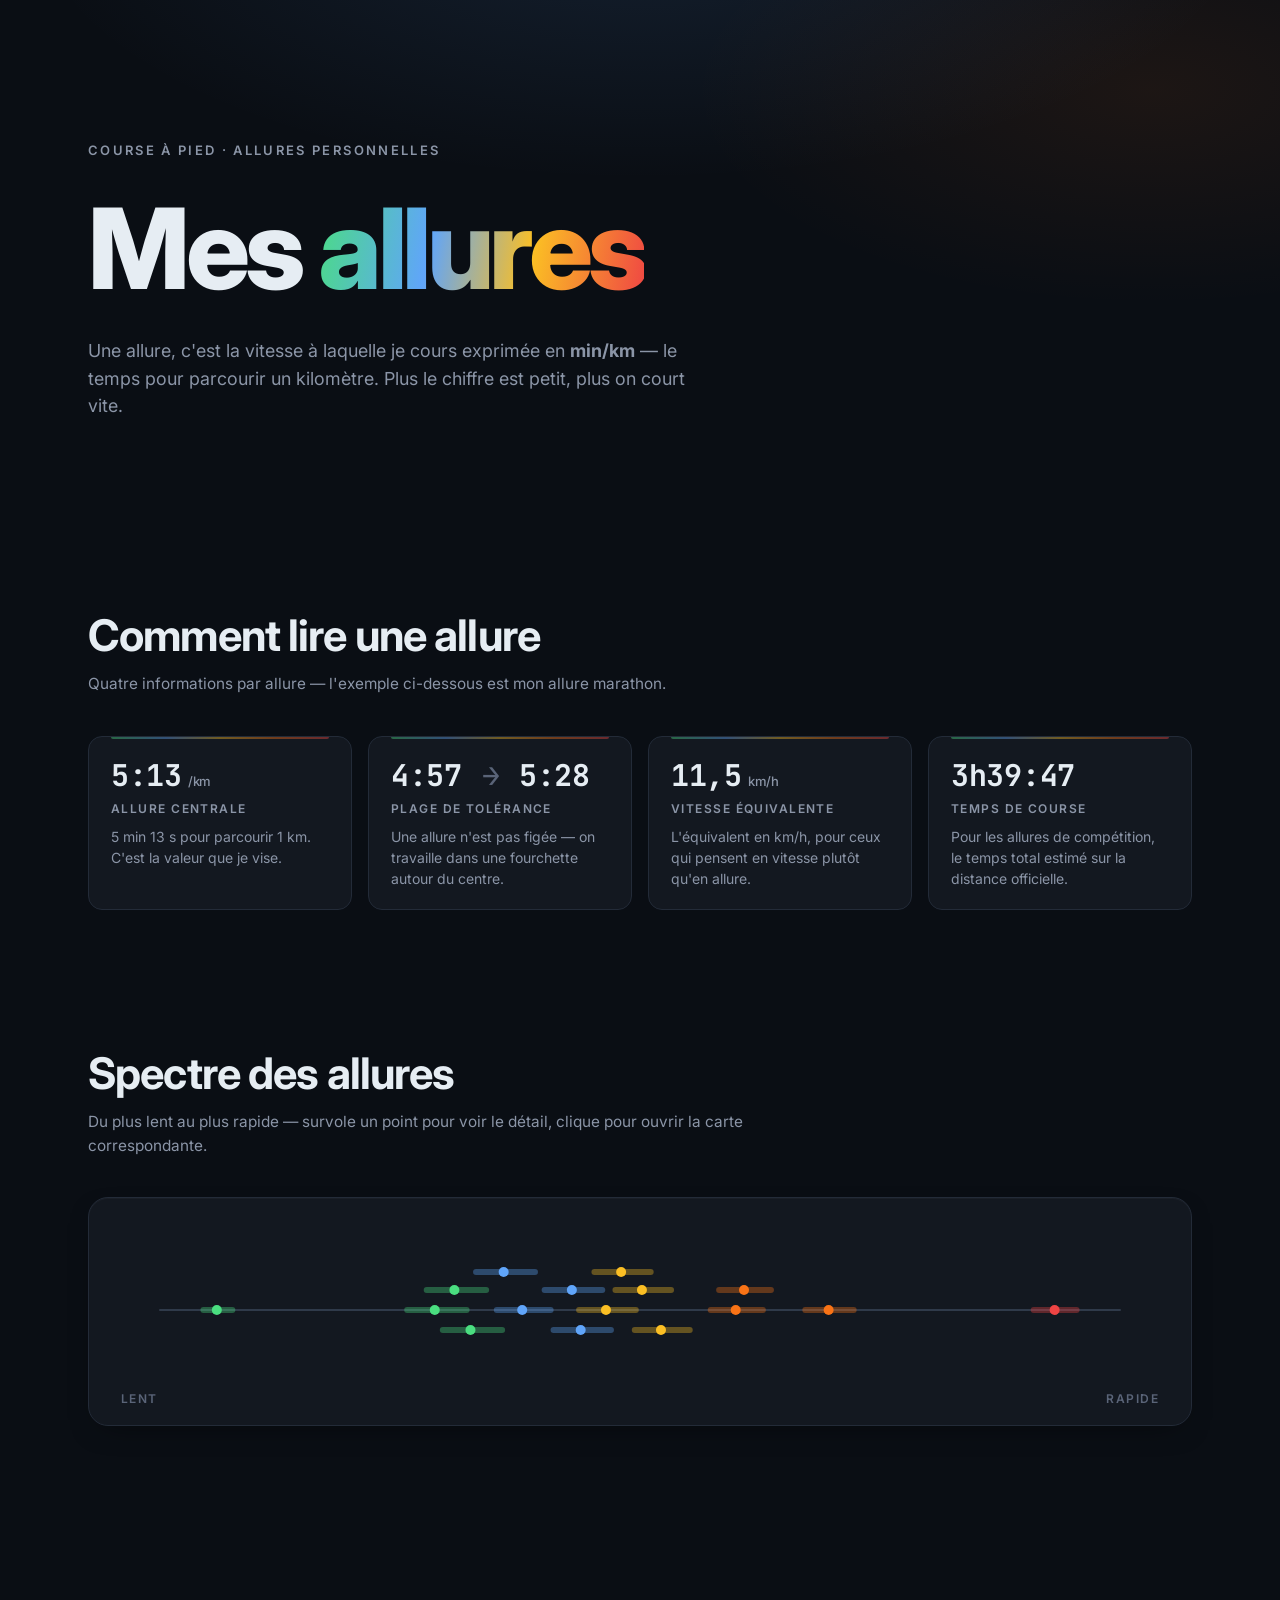
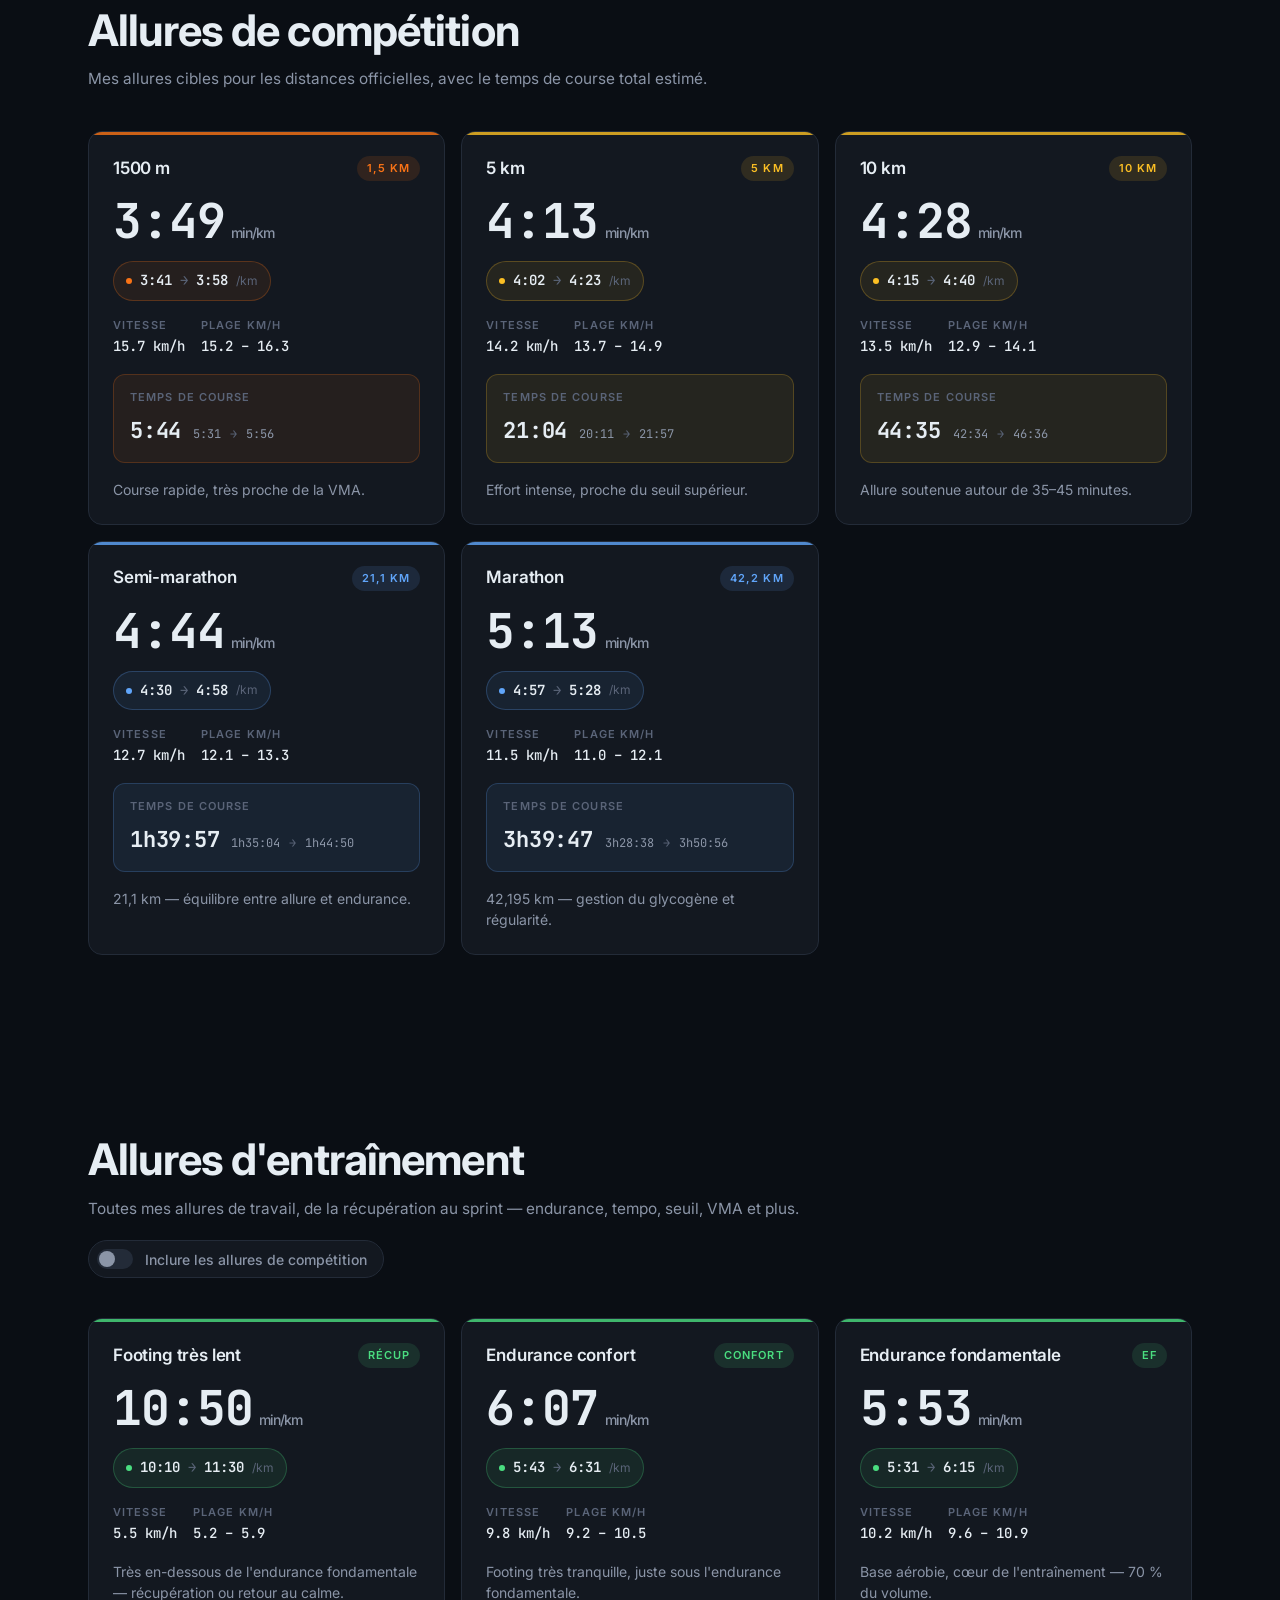
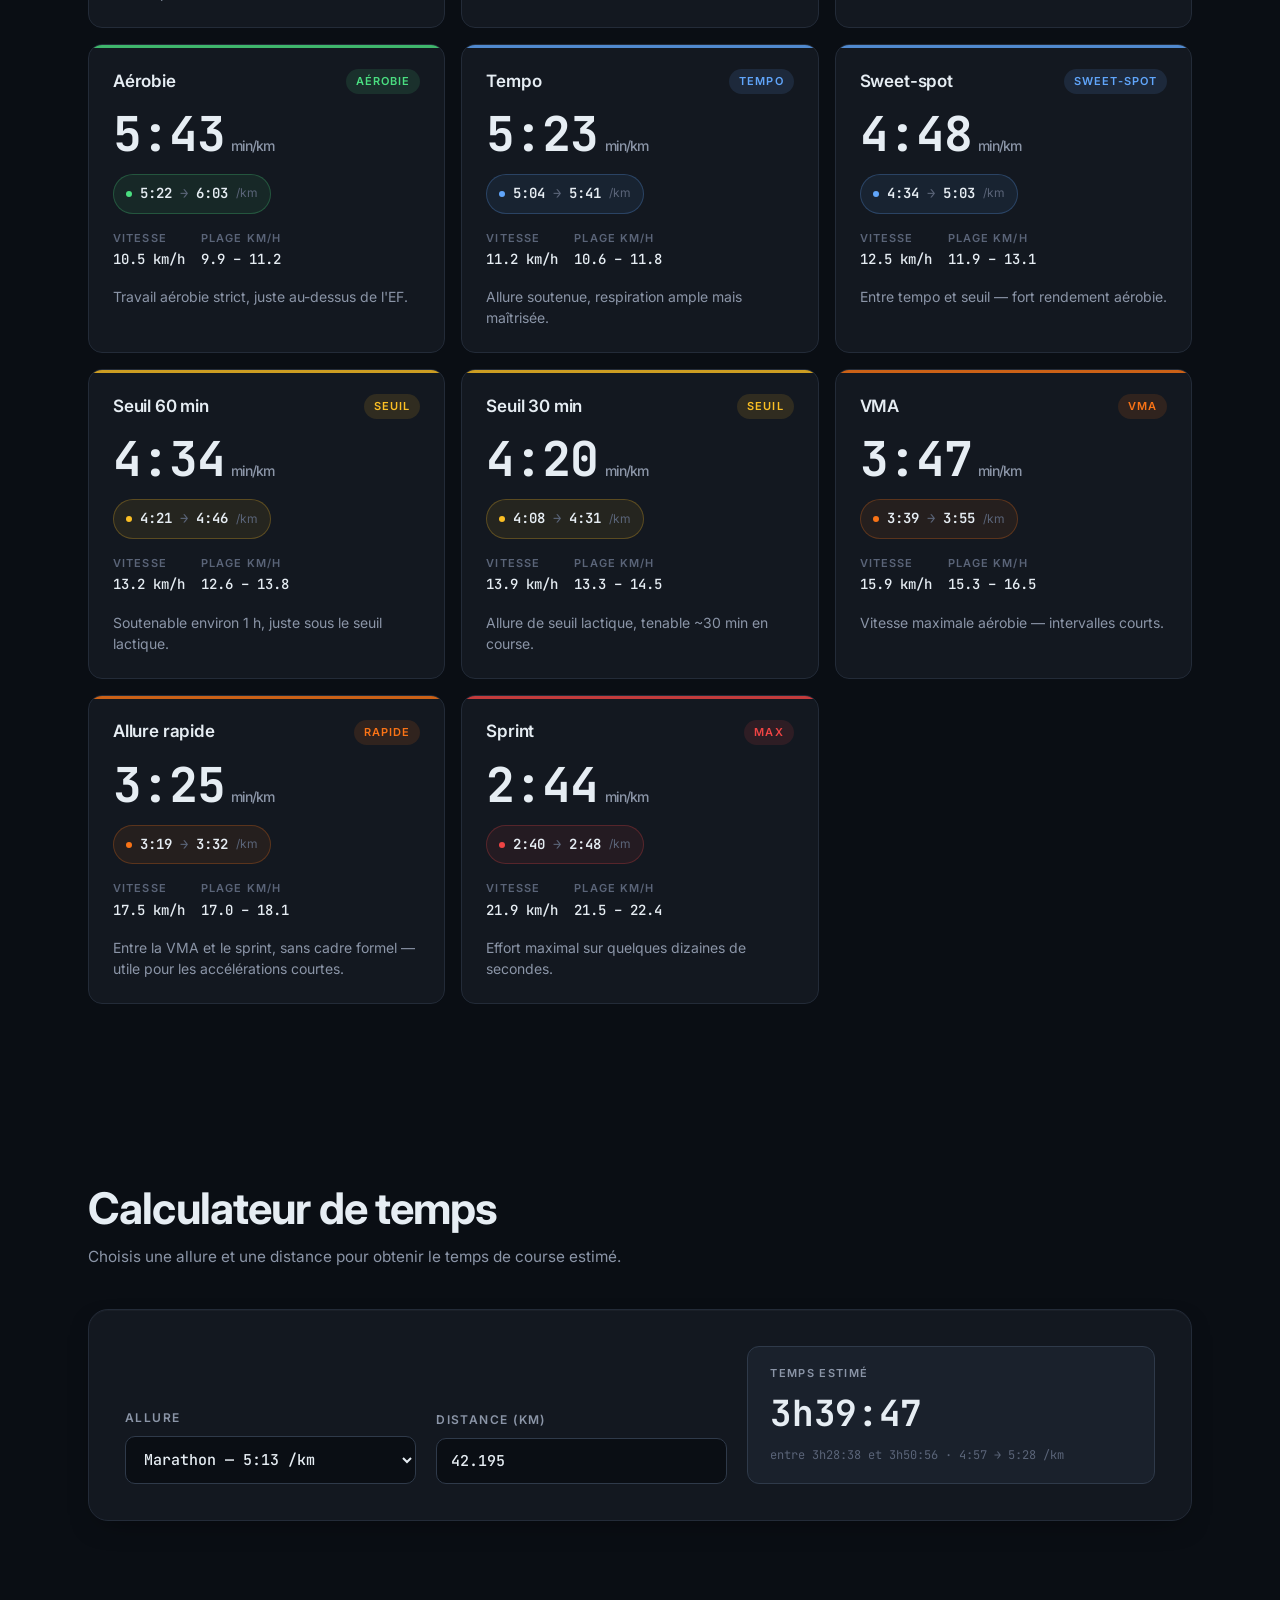
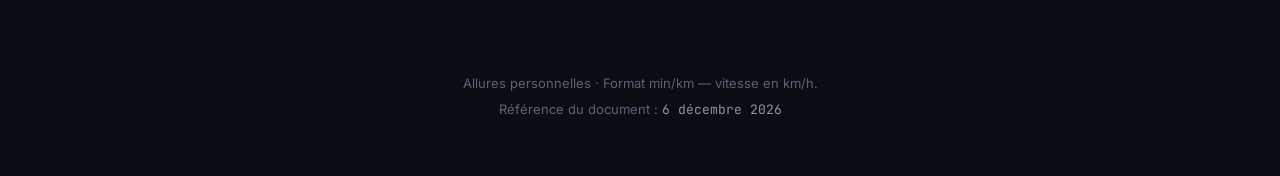
==== index.html @ 5c4e03c9 "Initial commit" ====
<!DOCTYPE html>
<html lang="fr">
  <head>
    <meta charset="UTF-8" />
    <meta name="viewport" content="width=device-width, initial-scale=1.0" />
    <title>Mes allures · Course à pied</title>
    <meta name="description" content="Mes allures de course personnelles : compétition, zones d'entraînement et intensités générales — en min/km et km/h." />

    <link rel="preconnect" href="https://fonts.googleapis.com" />
    <link rel="preconnect" href="https://fonts.gstatic.com" crossorigin />
    <link
      href="https://fonts.googleapis.com/css2?family=Inter:wght@400;500;600;700;800&family=JetBrains+Mono:wght@500;700&display=swap"
      rel="stylesheet"
    />

    <link rel="stylesheet" href="style.css" />
  </head>

  <body>
    <header class="hero">
      <div class="hero__inner">
        <p class="hero__eyebrow">Course à pied · Allures personnelles</p>
        <h1 class="hero__title">
          Mes <span class="hero__title-accent">allures</span>
        </h1>
        <p class="hero__subtitle">
          Une allure, c'est la vitesse à laquelle je cours exprimée en
          <strong>min/km</strong> — le temps pour parcourir un kilomètre.
          Plus le chiffre est petit, plus on court vite.
        </p>
      </div>
    </header>

    <main>
      <section class="section section--intro" aria-labelledby="intro-title">
        <div class="section__header">
          <h2 id="intro-title" class="section__title">Comment lire une allure</h2>
          <p class="section__subtitle">
            Quatre informations par allure — l'exemple ci-dessous est mon allure
            marathon.
          </p>
        </div>

        <ul class="intro-grid">
          <li class="intro-item">
            <span class="intro-item__value">5:13<span class="intro-item__unit">/km</span></span>
            <span class="intro-item__label">Allure centrale</span>
            <span class="intro-item__desc">
              5 min 13 s pour parcourir 1 km. C'est la valeur que je vise.
            </span>
          </li>
          <li class="intro-item">
            <span class="intro-item__value">4:57 <span class="intro-item__arrow">→</span> 5:28</span>
            <span class="intro-item__label">Plage de tolérance</span>
            <span class="intro-item__desc">
              Une allure n'est pas figée — on travaille dans une fourchette
              autour du centre.
            </span>
          </li>
          <li class="intro-item">
            <span class="intro-item__value">11,5<span class="intro-item__unit">km/h</span></span>
            <span class="intro-item__label">Vitesse équivalente</span>
            <span class="intro-item__desc">
              L'équivalent en km/h, pour ceux qui pensent en vitesse plutôt
              qu'en allure.
            </span>
          </li>
          <li class="intro-item">
            <span class="intro-item__value">3h39:47</span>
            <span class="intro-item__label">Temps de course</span>
            <span class="intro-item__desc">
              Pour les allures de compétition, le temps total estimé sur la
              distance officielle.
            </span>
          </li>
        </ul>
      </section>

      <section class="section section--spectrum" aria-labelledby="spectrum-title">
        <div class="section__header">
          <h2 id="spectrum-title" class="section__title">Spectre des allures</h2>
          <p class="section__subtitle">
            Du plus lent au plus rapide — survole un point pour voir le détail,
            clique pour ouvrir la carte correspondante.
          </p>
        </div>

        <figure class="spectrum" role="group" aria-label="Spectre des allures">
          <svg
            class="spectrum__svg"
            viewBox="0 0 1000 160"
            preserveAspectRatio="xMidYMid meet"
            aria-hidden="true"
          >
            <line
              class="spectrum__axis"
              x1="20"
              y1="80"
              x2="980"
              y2="80"
            />
            <g class="spectrum__points" data-points></g>
          </svg>

          <div class="spectrum__labels">
            <span>Lent</span>
            <span>Rapide</span>
          </div>

          <div class="spectrum__tooltip" role="tooltip" hidden>
            <strong data-tip-label></strong>
            <span data-tip-pace></span>
            <span data-tip-speed></span>
          </div>
        </figure>
      </section>

      <section class="section" aria-labelledby="competition-title" data-section="competition">
        <div class="section__header">
          <h2 id="competition-title" class="section__title">Allures de compétition</h2>
          <p class="section__subtitle">
            Mes allures cibles pour les distances officielles, avec le temps de
            course total estimé.
          </p>
        </div>
        <div class="cards" data-grid="competition"></div>
      </section>

      <section class="section" aria-labelledby="training-title">
        <div class="section__header">
          <h2 id="training-title" class="section__title">Allures d'entraînement</h2>
          <p class="section__subtitle">
            Toutes mes allures de travail, de la récupération au sprint —
            endurance, tempo, seuil, VMA et plus.
          </p>

          <button
            class="toggle"
            type="button"
            data-toggle-comp
            aria-pressed="false"
          >
            <span class="toggle__switch" aria-hidden="true">
              <span class="toggle__knob"></span>
            </span>
            <span class="toggle__label">Inclure les allures de compétition</span>
          </button>
        </div>
        <div class="cards" data-grid="training"></div>
      </section>

      <section class="section section--calculator" aria-labelledby="calc-title">
        <div class="section__header">
          <h2 id="calc-title" class="section__title">Calculateur de temps</h2>
          <p class="section__subtitle">
            Choisis une allure et une distance pour obtenir le temps de course
            estimé.
          </p>
        </div>

        <form class="calculator" data-calculator>
          <div class="calculator__field">
            <label for="calc-pace">Allure</label>
            <select id="calc-pace" data-calc-pace></select>
          </div>

          <div class="calculator__field">
            <label for="calc-distance">Distance (km)</label>
            <input
              id="calc-distance"
              type="number"
              min="0.1"
              step="0.1"
              value="10"
              data-calc-distance
            />
          </div>

          <div class="calculator__result" aria-live="polite">
            <span class="calculator__result-label">Temps estimé</span>
            <strong class="calculator__result-value" data-calc-result>—</strong>
            <span class="calculator__result-meta" data-calc-meta></span>
          </div>
        </form>
      </section>
    </main>

    <footer class="footer">
      <p>
        Allures personnelles · Format min/km — vitesse en km/h.
      </p>
      <p class="footer__date">
        Référence du document :
        <time data-today datetime="">—</time>
      </p>
    </footer>

    <script src="app.js" defer></script>
  </body>
</html>
---- style.css ----
:root {
  --bg: #0a0e14;
  --bg-gradient: radial-gradient(
      ellipse 80% 50% at 50% -10%,
      rgba(96, 165, 250, 0.12),
      transparent 60%
    ),
    radial-gradient(
      ellipse 60% 40% at 90% 10%,
      rgba(249, 115, 22, 0.08),
      transparent 60%
    );
  --surface: #131820;
  --surface-elevated: #1a212c;
  --surface-hover: #1f2733;
  --border: #232b38;
  --border-strong: #2f3a4a;
  --text: #e6edf3;
  --text-muted: #8b95a7;
  --text-dim: #5a6478;

  --zone-easy: #4ade80;
  --zone-tempo: #60a5fa;
  --zone-threshold: #fbbf24;
  --zone-vma: #f97316;
  --zone-sprint: #ef4444;

  --font-sans: "Inter", system-ui, -apple-system, Segoe UI, Roboto, sans-serif;
  --font-mono: "JetBrains Mono", ui-monospace, SFMono-Regular, Menlo, monospace;

  --radius: 14px;
  --radius-lg: 20px;
  --shadow-card: 0 1px 0 rgba(255, 255, 255, 0.03) inset,
    0 10px 30px -15px rgba(0, 0, 0, 0.6);

  --max-width: 1200px;
  --gutter: clamp(20px, 4vw, 48px);
}

*,
*::before,
*::after {
  box-sizing: border-box;
}

html {
  scroll-behavior: smooth;
}

body {
  margin: 0;
  background: var(--bg);
  background-image: var(--bg-gradient);
  background-attachment: fixed;
  color: var(--text);
  font-family: var(--font-sans);
  font-size: 16px;
  line-height: 1.55;
  -webkit-font-smoothing: antialiased;
  text-rendering: optimizeLegibility;
}

h1,
h2,
h3 {
  margin: 0;
  letter-spacing: -0.02em;
  line-height: 1.15;
}

p {
  margin: 0;
}

a {
  color: inherit;
}

/* ---------- HERO ---------- */

.hero {
  padding: clamp(80px, 12vw, 140px) var(--gutter) clamp(60px, 8vw, 100px);
  max-width: var(--max-width);
  margin: 0 auto;
}

.hero__inner {
  animation: fadeUp 0.8s ease-out both;
}

.hero__eyebrow {
  font-size: 13px;
  font-weight: 600;
  text-transform: uppercase;
  letter-spacing: 0.18em;
  color: var(--text-muted);
  margin-bottom: 24px;
}

.hero__title {
  font-size: clamp(48px, 9vw, 112px);
  font-weight: 800;
  letter-spacing: -0.04em;
}

.hero__title-accent {
  background: linear-gradient(
    100deg,
    var(--zone-easy),
    var(--zone-tempo) 35%,
    var(--zone-threshold) 65%,
    var(--zone-sprint)
  );
  background-clip: text;
  -webkit-background-clip: text;
  color: transparent;
}

.hero__subtitle {
  max-width: 620px;
  font-size: clamp(16px, 1.4vw, 19px);
  color: var(--text-muted);
  margin-top: 24px;
}

/* ---------- SECTIONS ---------- */

.section {
  max-width: var(--max-width);
  margin: 0 auto;
  padding: clamp(48px, 7vw, 96px) var(--gutter);
}

.section__header {
  margin-bottom: 40px;
  max-width: 720px;
}

.section__title {
  font-size: clamp(28px, 3.4vw, 44px);
  font-weight: 700;
}

.section__subtitle {
  margin-top: 12px;
  color: var(--text-muted);
  font-size: clamp(15px, 1.2vw, 17px);
}

/* ---------- TOGGLE ---------- */

.toggle {
  display: inline-flex;
  align-items: center;
  gap: 12px;
  margin-top: 20px;
  padding: 8px 16px 8px 8px;
  background: var(--surface);
  border: 1px solid var(--border);
  border-radius: 99px;
  color: var(--text-muted);
  font-family: var(--font-sans);
  font-size: 14px;
  font-weight: 500;
  cursor: pointer;
  transition: border-color 0.2s ease, color 0.2s ease, background-color 0.2s ease;
}

.toggle:hover {
  border-color: var(--border-strong);
  color: var(--text);
}

.toggle:focus-visible {
  outline: none;
  border-color: var(--zone-tempo);
  box-shadow: 0 0 0 3px color-mix(in srgb, var(--zone-tempo) 25%, transparent);
}

.toggle__switch {
  position: relative;
  width: 36px;
  height: 20px;
  border-radius: 99px;
  background: var(--border);
  transition: background-color 0.2s ease;
  flex-shrink: 0;
}

.toggle__knob {
  position: absolute;
  top: 2px;
  left: 2px;
  width: 16px;
  height: 16px;
  border-radius: 50%;
  background: var(--text-muted);
  transition: transform 0.2s ease, background-color 0.2s ease;
}

.toggle[aria-pressed="true"] {
  color: var(--text);
  background: color-mix(in srgb, var(--zone-tempo) 12%, var(--surface));
  border-color: color-mix(in srgb, var(--zone-tempo) 35%, var(--border));
}

.toggle[aria-pressed="true"] .toggle__switch {
  background: var(--zone-tempo);
}

.toggle[aria-pressed="true"] .toggle__knob {
  transform: translateX(16px);
  background: #fff;
}

/* ---------- INTRO ---------- */

.intro-grid {
  list-style: none;
  padding: 0;
  margin: 0;
  display: grid;
  grid-template-columns: 1fr;
  gap: 16px;
}

@media (min-width: 640px) {
  .intro-grid {
    grid-template-columns: repeat(2, 1fr);
  }
}

@media (min-width: 1024px) {
  .intro-grid {
    grid-template-columns: repeat(4, 1fr);
  }
}

.intro-item {
  background: var(--surface);
  border: 1px solid var(--border);
  border-radius: var(--radius);
  padding: 22px 22px 20px;
  display: flex;
  flex-direction: column;
  gap: 8px;
  position: relative;
  transition: border-color 0.2s ease, transform 0.2s ease;
}

.intro-item::before {
  content: "";
  position: absolute;
  top: 0;
  left: 22px;
  right: 22px;
  height: 2px;
  background: linear-gradient(
    90deg,
    var(--zone-easy),
    var(--zone-tempo),
    var(--zone-threshold),
    var(--zone-vma),
    var(--zone-sprint)
  );
  opacity: 0.4;
  border-radius: 0 0 2px 2px;
}

.intro-item:hover {
  border-color: var(--border-strong);
  transform: translateY(-2px);
}

.intro-item__value {
  font-family: var(--font-mono);
  font-size: 30px;
  font-weight: 700;
  color: var(--text);
  letter-spacing: -0.01em;
  line-height: 1.1;
}

.intro-item__unit {
  font-family: var(--font-sans);
  font-size: 13px;
  font-weight: 500;
  color: var(--text-muted);
  margin-left: 6px;
}

.intro-item__arrow {
  color: var(--text-dim);
  font-weight: 400;
  margin: 0 2px;
}

.intro-item__label {
  font-size: 12px;
  font-weight: 600;
  text-transform: uppercase;
  letter-spacing: 0.12em;
  color: var(--text-muted);
}

.intro-item__desc {
  font-size: 14px;
  color: var(--text-muted);
  line-height: 1.5;
}

/* ---------- SPECTRUM ---------- */

.section--spectrum {
  padding-top: clamp(24px, 4vw, 48px);
}

.spectrum {
  position: relative;
  margin: 0;
  padding: 32px 0 16px;
  background: var(--surface);
  border: 1px solid var(--border);
  border-radius: var(--radius-lg);
  box-shadow: var(--shadow-card);
}

.spectrum__svg {
  width: 100%;
  height: 160px;
  display: block;
  overflow: visible;
}

.spectrum__axis {
  stroke: var(--border-strong);
  stroke-width: 2;
  stroke-linecap: round;
}

.spectrum__point {
  cursor: pointer;
  outline: none;
}

.spectrum__point .spectrum__range {
  transition: opacity 0.2s ease;
}

.spectrum__point .spectrum__dot {
  transition: r 0.2s ease;
}

.spectrum__point:hover .spectrum__range,
.spectrum__point:focus .spectrum__range {
  opacity: 0.7;
}

.spectrum__point:hover .spectrum__dot,
.spectrum__point:focus .spectrum__dot {
  r: 7;
}

.spectrum__labels {
  display: flex;
  justify-content: space-between;
  padding: 0 32px;
  font-size: 12px;
  color: var(--text-dim);
  text-transform: uppercase;
  letter-spacing: 0.12em;
  font-weight: 600;
}

.spectrum__tooltip {
  position: absolute;
  display: flex;
  flex-direction: column;
  gap: 2px;
  background: var(--surface-elevated);
  border: 1px solid var(--border-strong);
  border-radius: 10px;
  padding: 10px 14px;
  font-size: 13px;
  white-space: nowrap;
  pointer-events: none;
  transform: translate(-50%, -100%);
  z-index: 10;
  box-shadow: 0 12px 30px -10px rgba(0, 0, 0, 0.6);
}

.spectrum__tooltip[hidden] {
  display: none;
}

.spectrum__tooltip strong {
  font-weight: 600;
  font-size: 13px;
  color: var(--text);
}

.spectrum__tooltip span {
  color: var(--text-muted);
  font-family: var(--font-mono);
  font-size: 12px;
}

/* ---------- CARDS ---------- */

.cards {
  display: grid;
  grid-template-columns: 1fr;
  gap: 16px;
}

@media (min-width: 640px) {
  .cards {
    grid-template-columns: repeat(2, 1fr);
  }
}

@media (min-width: 1024px) {
  .cards {
    grid-template-columns: repeat(3, 1fr);
  }
}

.card {
  position: relative;
  background: var(--surface);
  border: 1px solid var(--border);
  border-radius: var(--radius);
  padding: 24px;
  display: flex;
  flex-direction: column;
  gap: 16px;
  transition: transform 0.25s ease, border-color 0.25s ease,
    box-shadow 0.25s ease, background-color 0.25s ease;
  overflow: hidden;
  isolation: isolate;
}

.card::before {
  content: "";
  position: absolute;
  inset: 0;
  background: radial-gradient(
    circle at top right,
    var(--card-color, transparent),
    transparent 60%
  );
  opacity: 0;
  transition: opacity 0.3s ease;
  pointer-events: none;
  z-index: -1;
}

.card:hover {
  transform: translateY(-3px);
  border-color: var(--card-color, var(--border-strong));
  background: var(--surface-hover);
  box-shadow: 0 20px 40px -20px rgba(0, 0, 0, 0.6),
    0 0 0 1px var(--card-color, transparent) inset;
}

.card:hover::before {
  opacity: 0.1;
}

.card__zone-bar {
  position: absolute;
  top: 0;
  left: 0;
  right: 0;
  height: 3px;
  background: var(--card-color, var(--border));
  opacity: 0.8;
}

.card__head {
  display: flex;
  align-items: center;
  justify-content: space-between;
  gap: 12px;
}

.card__name {
  font-size: 17px;
  font-weight: 600;
  letter-spacing: -0.01em;
}

.card__tag {
  font-size: 11px;
  font-weight: 600;
  text-transform: uppercase;
  letter-spacing: 0.1em;
  color: var(--card-color, var(--text-muted));
  background: color-mix(in srgb, var(--card-color, transparent) 12%, transparent);
  padding: 4px 10px;
  border-radius: 99px;
  white-space: nowrap;
}

.card__pace {
  font-family: var(--font-mono);
  font-size: clamp(36px, 4.5vw, 48px);
  font-weight: 700;
  letter-spacing: -0.02em;
  line-height: 1;
  color: var(--text);
}

.card__pace-unit {
  font-size: 14px;
  font-weight: 500;
  color: var(--text-muted);
  margin-left: 6px;
  font-family: var(--font-sans);
}

.card__range {
  display: inline-flex;
  align-items: center;
  gap: 8px;
  font-family: var(--font-mono);
  font-size: 14px;
  color: var(--text-muted);
  padding: 8px 12px;
  background: color-mix(in srgb, var(--card-color, var(--border)) 8%, transparent);
  border: 1px solid color-mix(in srgb, var(--card-color, var(--border)) 25%, transparent);
  border-radius: 99px;
  align-self: flex-start;
}

.card__range-dot {
  width: 6px;
  height: 6px;
  border-radius: 50%;
  background: var(--card-color, var(--text-muted));
  flex-shrink: 0;
}

.card__range-value {
  font-weight: 600;
  color: var(--text);
}

.card__range-sep {
  color: var(--text-dim);
  font-weight: 400;
}

.card__range-unit {
  font-family: var(--font-sans);
  font-size: 12px;
  color: var(--text-dim);
}

.card__meta {
  display: flex;
  flex-wrap: wrap;
  gap: 16px;
  font-size: 13px;
  color: var(--text-muted);
}

.card__meta-item {
  display: flex;
  flex-direction: column;
  gap: 2px;
}

.card__meta-label {
  font-size: 11px;
  text-transform: uppercase;
  letter-spacing: 0.1em;
  color: var(--text-dim);
  font-weight: 600;
}

.card__meta-value {
  font-family: var(--font-mono);
  font-size: 14px;
  color: var(--text);
  font-weight: 500;
}

.card__race {
  display: flex;
  align-items: baseline;
  flex-wrap: wrap;
  gap: 8px 12px;
  padding: 14px 16px;
  background: color-mix(in srgb, var(--card-color, var(--border)) 8%, transparent);
  border: 1px solid color-mix(in srgb, var(--card-color, var(--border)) 22%, transparent);
  border-radius: 12px;
}

.card__race-label {
  flex-basis: 100%;
  font-size: 11px;
  font-weight: 600;
  text-transform: uppercase;
  letter-spacing: 0.1em;
  color: var(--text-dim);
}

.card__race-value {
  font-family: var(--font-mono);
  font-size: 22px;
  font-weight: 700;
  color: var(--text);
  letter-spacing: -0.01em;
}

.card__race-range {
  font-family: var(--font-mono);
  font-size: 12px;
  color: var(--text-muted);
}

.card__race-sep {
  color: var(--text-dim);
  margin: 0 2px;
}

.card__description {
  font-size: 14px;
  color: var(--text-muted);
  line-height: 1.5;
}

/* ---------- CALCULATOR ---------- */

.section--calculator {
  padding-bottom: clamp(80px, 10vw, 120px);
}

.calculator {
  background: var(--surface);
  border: 1px solid var(--border);
  border-radius: var(--radius-lg);
  padding: clamp(24px, 3vw, 36px);
  display: grid;
  grid-template-columns: 1fr;
  gap: 20px;
  box-shadow: var(--shadow-card);
}

@media (min-width: 768px) {
  .calculator {
    grid-template-columns: 1fr 1fr 1.4fr;
    align-items: end;
  }
}

.calculator__field {
  display: flex;
  flex-direction: column;
  gap: 8px;
}

.calculator__field label {
  font-size: 12px;
  font-weight: 600;
  text-transform: uppercase;
  letter-spacing: 0.12em;
  color: var(--text-muted);
}

.calculator__field select,
.calculator__field input {
  background: var(--bg);
  border: 1px solid var(--border-strong);
  border-radius: 10px;
  padding: 12px 14px;
  color: var(--text);
  font-family: var(--font-mono);
  font-size: 15px;
  font-weight: 500;
  transition: border-color 0.2s ease, background-color 0.2s ease;
  width: 100%;
}

.calculator__field select:focus,
.calculator__field input:focus {
  outline: none;
  border-color: var(--zone-tempo);
  background: var(--surface);
}

.calculator__result {
  background: var(--surface-elevated);
  border: 1px solid var(--border-strong);
  border-radius: 12px;
  padding: 18px 22px;
  display: flex;
  flex-direction: column;
  gap: 4px;
}

.calculator__result-label {
  font-size: 11px;
  font-weight: 600;
  text-transform: uppercase;
  letter-spacing: 0.12em;
  color: var(--text-muted);
}

.calculator__result-value {
  font-family: var(--font-mono);
  font-size: clamp(28px, 3vw, 36px);
  font-weight: 700;
  letter-spacing: -0.01em;
  color: var(--text);
}

.calculator__result-meta {
  font-size: 12px;
  color: var(--text-dim);
  font-family: var(--font-mono);
}

/* ---------- FOOTER ---------- */

.footer {
  max-width: var(--max-width);
  margin: 0 auto;
  padding: 32px var(--gutter) 56px;
  font-size: 13px;
  color: var(--text-dim);
  text-align: center;
  display: flex;
  flex-direction: column;
  gap: 6px;
}

.footer__date time {
  font-family: var(--font-mono);
  color: var(--text-muted);
}

/* ---------- ANIMATIONS ---------- */

@keyframes fadeUp {
  from {
    opacity: 0;
    transform: translateY(20px);
  }
  to {
    opacity: 1;
    transform: translateY(0);
  }
}

.reveal {
  opacity: 0;
  transform: translateY(16px);
  transition: opacity 0.6s ease, transform 0.6s ease;
}

.reveal.is-visible {
  opacity: 1;
  transform: translateY(0);
}

@media (prefers-reduced-motion: reduce) {
  *,
  *::before,
  *::after {
    animation-duration: 0.01ms !important;
    animation-iteration-count: 1 !important;
    transition-duration: 0.01ms !important;
    scroll-behavior: auto !important;
  }
}
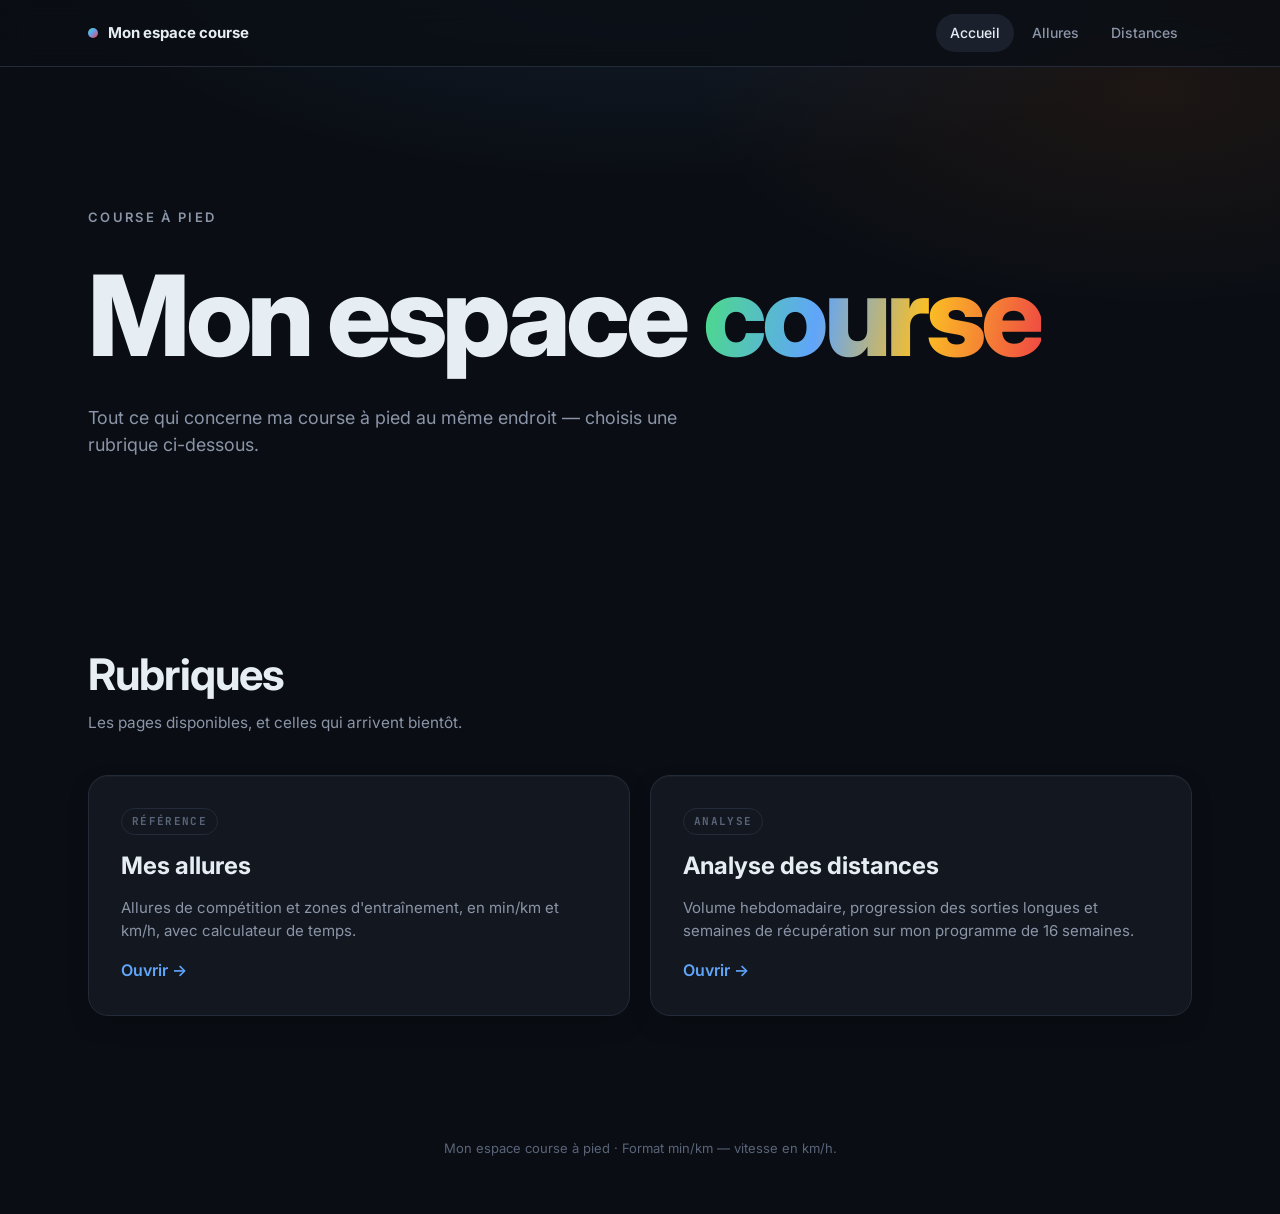
==== commit 6270b36f: "Add distances" ====
--- a/index.html
+++ b/index.html
@@ -3,8 +3,8 @@
   <head>
     <meta charset="UTF-8" />
     <meta name="viewport" content="width=device-width, initial-scale=1.0" />
-    <title>Mes allures · Course à pied</title>
-    <meta name="description" content="Mes allures de course personnelles : compétition, zones d'entraînement et intensités générales — en min/km et km/h." />
+    <title>Accueil · Course à pied</title>
+    <meta name="description" content="Mon espace course à pied — allures personnelles et plus à venir." />
 
     <link rel="preconnect" href="https://fonts.googleapis.com" />
     <link rel="preconnect" href="https://fonts.gstatic.com" crossorigin />
@@ -17,184 +17,68 @@
   </head>
 
   <body>
+    <nav class="site-nav" aria-label="Navigation principale">
+      <div class="site-nav__inner">
+        <a class="site-nav__brand" href="/">
+          <span class="site-nav__brand-dot" aria-hidden="true"></span>
+          Mon espace course
+        </a>
+        <div class="site-nav__links">
+          <a class="site-nav__link" href="/" aria-current="page">Accueil</a>
+          <a class="site-nav__link" href="/allures">Allures</a>
+          <a class="site-nav__link" href="/distance">Distances</a>
+        </div>
+      </div>
+    </nav>
+
     <header class="hero">
       <div class="hero__inner">
-        <p class="hero__eyebrow">Course à pied · Allures personnelles</p>
+        <p class="hero__eyebrow">Course à pied</p>
         <h1 class="hero__title">
-          Mes <span class="hero__title-accent">allures</span>
+          Mon espace <span class="hero__title-accent">course</span>
         </h1>
         <p class="hero__subtitle">
-          Une allure, c'est la vitesse à laquelle je cours exprimée en
-          <strong>min/km</strong> — le temps pour parcourir un kilomètre.
-          Plus le chiffre est petit, plus on court vite.
+          Tout ce qui concerne ma course à pied au même endroit — choisis une
+          rubrique ci-dessous.
         </p>
       </div>
     </header>
 
     <main>
-      <section class="section section--intro" aria-labelledby="intro-title">
+      <section class="section" aria-labelledby="hub-title">
         <div class="section__header">
-          <h2 id="intro-title" class="section__title">Comment lire une allure</h2>
+          <h2 id="hub-title" class="section__title">Rubriques</h2>
           <p class="section__subtitle">
-            Quatre informations par allure — l'exemple ci-dessous est mon allure
-            marathon.
+            Les pages disponibles, et celles qui arrivent bientôt.
           </p>
         </div>
 
-        <ul class="intro-grid">
-          <li class="intro-item">
-            <span class="intro-item__value">5:13<span class="intro-item__unit">/km</span></span>
-            <span class="intro-item__label">Allure centrale</span>
-            <span class="intro-item__desc">
-              5 min 13 s pour parcourir 1 km. C'est la valeur que je vise.
+        <div class="nav-grid">
+          <a class="nav-card" href="/allures">
+            <span class="nav-card__tag">Référence</span>
+            <span class="nav-card__title">Mes allures</span>
+            <span class="nav-card__desc">
+              Allures de compétition et zones d'entraînement, en min/km et km/h,
+              avec calculateur de temps.
             </span>
-          </li>
-          <li class="intro-item">
-            <span class="intro-item__value">4:57 <span class="intro-item__arrow">→</span> 5:28</span>
-            <span class="intro-item__label">Plage de tolérance</span>
-            <span class="intro-item__desc">
-              Une allure n'est pas figée — on travaille dans une fourchette
-              autour du centre.
+            <span class="nav-card__cta">Ouvrir →</span>
+          </a>
+
+          <a class="nav-card" href="/distance">
+            <span class="nav-card__tag">Analyse</span>
+            <span class="nav-card__title">Analyse des distances</span>
+            <span class="nav-card__desc">
+              Volume hebdomadaire, progression des sorties longues et semaines
+              de récupération sur mon programme de 16 semaines.
             </span>
-          </li>
-          <li class="intro-item">
-            <span class="intro-item__value">11,5<span class="intro-item__unit">km/h</span></span>
-            <span class="intro-item__label">Vitesse équivalente</span>
-            <span class="intro-item__desc">
-              L'équivalent en km/h, pour ceux qui pensent en vitesse plutôt
-              qu'en allure.
-            </span>
-          </li>
-          <li class="intro-item">
-            <span class="intro-item__value">3h39:47</span>
-            <span class="intro-item__label">Temps de course</span>
-            <span class="intro-item__desc">
-              Pour les allures de compétition, le temps total estimé sur la
-              distance officielle.
-            </span>
-          </li>
-        </ul>
-      </section>
-
-      <section class="section section--spectrum" aria-labelledby="spectrum-title">
-        <div class="section__header">
-          <h2 id="spectrum-title" class="section__title">Spectre des allures</h2>
-          <p class="section__subtitle">
-            Du plus lent au plus rapide — survole un point pour voir le détail,
-            clique pour ouvrir la carte correspondante.
-          </p>
+            <span class="nav-card__cta">Ouvrir →</span>
+          </a>
         </div>
-
-        <figure class="spectrum" role="group" aria-label="Spectre des allures">
-          <svg
-            class="spectrum__svg"
-            viewBox="0 0 1000 160"
-            preserveAspectRatio="xMidYMid meet"
-            aria-hidden="true"
-          >
-            <line
-              class="spectrum__axis"
-              x1="20"
-              y1="80"
-              x2="980"
-              y2="80"
-            />
-            <g class="spectrum__points" data-points></g>
-          </svg>
-
-          <div class="spectrum__labels">
-            <span>Lent</span>
-            <span>Rapide</span>
-          </div>
-
-          <div class="spectrum__tooltip" role="tooltip" hidden>
-            <strong data-tip-label></strong>
-            <span data-tip-pace></span>
-            <span data-tip-speed></span>
-          </div>
-        </figure>
-      </section>
-
-      <section class="section" aria-labelledby="competition-title" data-section="competition">
-        <div class="section__header">
-          <h2 id="competition-title" class="section__title">Allures de compétition</h2>
-          <p class="section__subtitle">
-            Mes allures cibles pour les distances officielles, avec le temps de
-            course total estimé.
-          </p>
-        </div>
-        <div class="cards" data-grid="competition"></div>
-      </section>
-
-      <section class="section" aria-labelledby="training-title">
-        <div class="section__header">
-          <h2 id="training-title" class="section__title">Allures d'entraînement</h2>
-          <p class="section__subtitle">
-            Toutes mes allures de travail, de la récupération au sprint —
-            endurance, tempo, seuil, VMA et plus.
-          </p>
-
-          <button
-            class="toggle"
-            type="button"
-            data-toggle-comp
-            aria-pressed="false"
-          >
-            <span class="toggle__switch" aria-hidden="true">
-              <span class="toggle__knob"></span>
-            </span>
-            <span class="toggle__label">Inclure les allures de compétition</span>
-          </button>
-        </div>
-        <div class="cards" data-grid="training"></div>
-      </section>
-
-      <section class="section section--calculator" aria-labelledby="calc-title">
-        <div class="section__header">
-          <h2 id="calc-title" class="section__title">Calculateur de temps</h2>
-          <p class="section__subtitle">
-            Choisis une allure et une distance pour obtenir le temps de course
-            estimé.
-          </p>
-        </div>
-
-        <form class="calculator" data-calculator>
-          <div class="calculator__field">
-            <label for="calc-pace">Allure</label>
-            <select id="calc-pace" data-calc-pace></select>
-          </div>
-
-          <div class="calculator__field">
-            <label for="calc-distance">Distance (km)</label>
-            <input
-              id="calc-distance"
-              type="number"
-              min="0.1"
-              step="0.1"
-              value="10"
-              data-calc-distance
-            />
-          </div>
-
-          <div class="calculator__result" aria-live="polite">
-            <span class="calculator__result-label">Temps estimé</span>
-            <strong class="calculator__result-value" data-calc-result>—</strong>
-            <span class="calculator__result-meta" data-calc-meta></span>
-          </div>
-        </form>
       </section>
     </main>
 
     <footer class="footer">
-      <p>
-        Allures personnelles · Format min/km — vitesse en km/h.
-      </p>
-      <p class="footer__date">
-        Référence du document :
-        <time data-today datetime="">—</time>
-      </p>
+      <p>Mon espace course à pied · Format min/km — vitesse en km/h.</p>
     </footer>
-
-    <script src="app.js" defer></script>
   </body>
 </html>
--- a/style.css
+++ b/style.css
@@ -76,6 +76,119 @@
   color: inherit;
 }
 
+/* ---------- SITE NAV ---------- */
+
+.site-nav {
+  position: sticky;
+  top: 0;
+  z-index: 50;
+  background: color-mix(in srgb, var(--bg) 80%, transparent);
+  backdrop-filter: blur(12px);
+  -webkit-backdrop-filter: blur(12px);
+  border-bottom: 1px solid var(--border);
+}
+
+.site-nav__inner {
+  max-width: var(--max-width);
+  margin: 0 auto;
+  padding: 14px var(--gutter);
+  display: flex;
+  align-items: center;
+  justify-content: space-between;
+  gap: 16px;
+}
+
+.site-nav__brand {
+  display: inline-flex;
+  align-items: center;
+  gap: 10px;
+  font-weight: 700;
+  font-size: 15px;
+  letter-spacing: -0.01em;
+  color: var(--text);
+  text-decoration: none;
+}
+
+.site-nav__brand-dot {
+  width: 10px;
+  height: 10px;
+  border-radius: 50%;
+  background: linear-gradient(
+    135deg,
+    var(--zone-easy),
+    var(--zone-tempo) 40%,
+    var(--zone-sprint)
+  );
+}
+
+.site-nav__links {
+  display: flex;
+  align-items: center;
+  gap: 4px;
+}
+
+.site-nav__link {
+  padding: 8px 14px;
+  border-radius: 99px;
+  font-size: 14px;
+  font-weight: 500;
+  color: var(--text-muted);
+  text-decoration: none;
+  transition: color 0.2s ease, background-color 0.2s ease;
+}
+
+.site-nav__link:hover {
+  color: var(--text);
+  background: var(--surface);
+}
+
+.site-nav__link[aria-current="page"] {
+  color: var(--text);
+  background: var(--surface-elevated);
+}
+
+/* ---------- BUTTON ---------- */
+
+.btn {
+  display: inline-flex;
+  align-items: center;
+  gap: 8px;
+  padding: 12px 22px;
+  border-radius: 99px;
+  border: 1px solid var(--border-strong);
+  background: var(--surface);
+  color: var(--text);
+  font-family: var(--font-sans);
+  font-size: 15px;
+  font-weight: 600;
+  text-decoration: none;
+  cursor: pointer;
+  transition: border-color 0.2s ease, background-color 0.2s ease,
+    transform 0.2s ease;
+}
+
+.btn:hover {
+  border-color: var(--border-strong);
+  background: var(--surface-hover);
+  transform: translateY(-2px);
+}
+
+.btn:focus-visible {
+  outline: none;
+  border-color: var(--zone-tempo);
+  box-shadow: 0 0 0 3px color-mix(in srgb, var(--zone-tempo) 25%, transparent);
+}
+
+.btn--primary {
+  border-color: transparent;
+  background: var(--zone-tempo);
+  color: #06121f;
+}
+
+.btn--primary:hover {
+  background: color-mix(in srgb, var(--zone-tempo) 88%, white);
+}
+
 /* ---------- HERO ---------- */
 
 .hero {
@@ -741,6 +854,230 @@
   color: var(--text-muted);
 }
 
+/* ---------- CHART ---------- */
+
+.chart {
+  position: relative;
+  margin: 0;
+  padding: 24px clamp(12px, 2vw, 24px) 16px;
+  background: var(--surface);
+  border: 1px solid var(--border);
+  border-radius: var(--radius-lg);
+  box-shadow: var(--shadow-card);
+}
+
+.chart__svg {
+  width: 100%;
+  height: auto;
+  display: block;
+  overflow: visible;
+}
+
+.chart__grid-line {
+  stroke: var(--border);
+  stroke-width: 1;
+}
+
+.chart__grid-label {
+  fill: var(--text-dim);
+  font-family: var(--font-mono);
+  font-size: 11px;
+}
+
+.chart__week-label {
+  fill: var(--text-dim);
+  font-family: var(--font-mono);
+  font-size: 11px;
+}
+
+.chart__bar {
+  cursor: pointer;
+  outline: none;
+}
+
+.chart__bar-total {
+  fill: color-mix(in srgb, var(--bar-color, var(--zone-tempo)) 18%, transparent);
+  stroke: color-mix(in srgb, var(--bar-color, var(--zone-tempo)) 55%, transparent);
+  stroke-width: 1.5;
+  transition: fill 0.2s ease;
+}
+
+.chart__bar-long {
+  fill: var(--bar-color, var(--zone-tempo));
+  transition: opacity 0.2s ease;
+}
+
+.chart__bar:hover .chart__bar-total,
+.chart__bar:focus .chart__bar-total {
+  fill: color-mix(in srgb, var(--bar-color, var(--zone-tempo)) 30%, transparent);
+}
+
+.chart__flag {
+  fill: var(--text-muted);
+  font-size: 11px;
+  font-family: var(--font-sans);
+}
+
+.chart__phase-bar {
+  opacity: 0.85;
+}
+
+.chart__phase-label {
+  font-family: var(--font-sans);
+  font-size: 11px;
+  font-weight: 600;
+  text-transform: uppercase;
+  letter-spacing: 0.08em;
+}
+
+.chart__line {
+  fill: none;
+  stroke: var(--zone-tempo);
+  stroke-width: 2.5;
+  stroke-linecap: round;
+  stroke-linejoin: round;
+}
+
+.chart__dot {
+  fill: var(--bar-color, var(--zone-tempo));
+  stroke: var(--surface);
+  stroke-width: 2;
+  cursor: pointer;
+  outline: none;
+  transition: r 0.2s ease;
+}
+
+.chart__dot:hover,
+.chart__dot:focus {
+  r: 7;
+}
+
+.chart__legend {
+  display: flex;
+  flex-wrap: wrap;
+  gap: 16px;
+  padding: 16px 8px 4px;
+}
+
+.chart__legend-item {
+  display: inline-flex;
+  align-items: center;
+  gap: 8px;
+  font-size: 13px;
+  color: var(--text-muted);
+}
+
+.chart__legend-dot {
+  width: 12px;
+  height: 12px;
+  border-radius: 3px;
+  flex-shrink: 0;
+}
+
+.chart__tooltip {
+  position: absolute;
+  display: flex;
+  flex-direction: column;
+  gap: 2px;
+  background: var(--surface-elevated);
+  border: 1px solid var(--border-strong);
+  border-radius: 10px;
+  padding: 10px 14px;
+  font-size: 13px;
+  white-space: nowrap;
+  pointer-events: none;
+  transform: translate(-50%, -100%);
+  z-index: 10;
+  box-shadow: 0 12px 30px -10px rgba(0, 0, 0, 0.6);
+}
+
+.chart__tooltip[hidden] {
+  display: none;
+}
+
+.chart__tooltip strong {
+  font-weight: 600;
+  color: var(--text);
+}
+
+.chart__tooltip span {
+  color: var(--text-muted);
+  font-family: var(--font-mono);
+  font-size: 12px;
+}
+
+.chart__tooltip-change.is-down {
+  color: var(--zone-sprint);
+}
+
+.chart__down {
+  color: var(--zone-sprint);
+  font-family: var(--font-mono);
+}
+
+/* ---------- NAV HUB (landing) ---------- */
+
+.nav-grid {
+  display: grid;
+  grid-template-columns: repeat(auto-fit, minmax(280px, 1fr));
+  gap: 20px;
+}
+
+.nav-card {
+  display: flex;
+  flex-direction: column;
+  gap: 12px;
+  padding: 32px;
+  background: var(--surface);
+  border: 1px solid var(--border);
+  border-radius: var(--radius-lg);
+  box-shadow: var(--shadow-card);
+  text-decoration: none;
+  color: inherit;
+  transition: border-color 0.25s ease, background 0.25s ease,
+    transform 0.25s ease;
+}
+
+.nav-card:hover {
+  background: var(--surface-hover);
+  border-color: var(--border-strong);
+  transform: translateY(-3px);
+}
+
+.nav-card--soon {
+  pointer-events: none;
+  opacity: 0.55;
+}
+
+.nav-card__tag {
+  align-self: flex-start;
+  font-family: var(--font-mono);
+  font-size: 11px;
+  font-weight: 700;
+  text-transform: uppercase;
+  letter-spacing: 0.12em;
+  color: var(--text-dim);
+  padding: 4px 10px;
+  border: 1px solid var(--border);
+  border-radius: 99px;
+}
+
+.nav-card__title {
+  font-size: 24px;
+  font-weight: 700;
+}
+
+.nav-card__desc {
+  color: var(--text-muted);
+  font-size: 15px;
+}
+
+.nav-card__cta {
+  margin-top: 4px;
+  font-weight: 600;
+  color: var(--zone-tempo);
+}
+
 /* ---------- ANIMATIONS ---------- */
 
 @keyframes fadeUp {
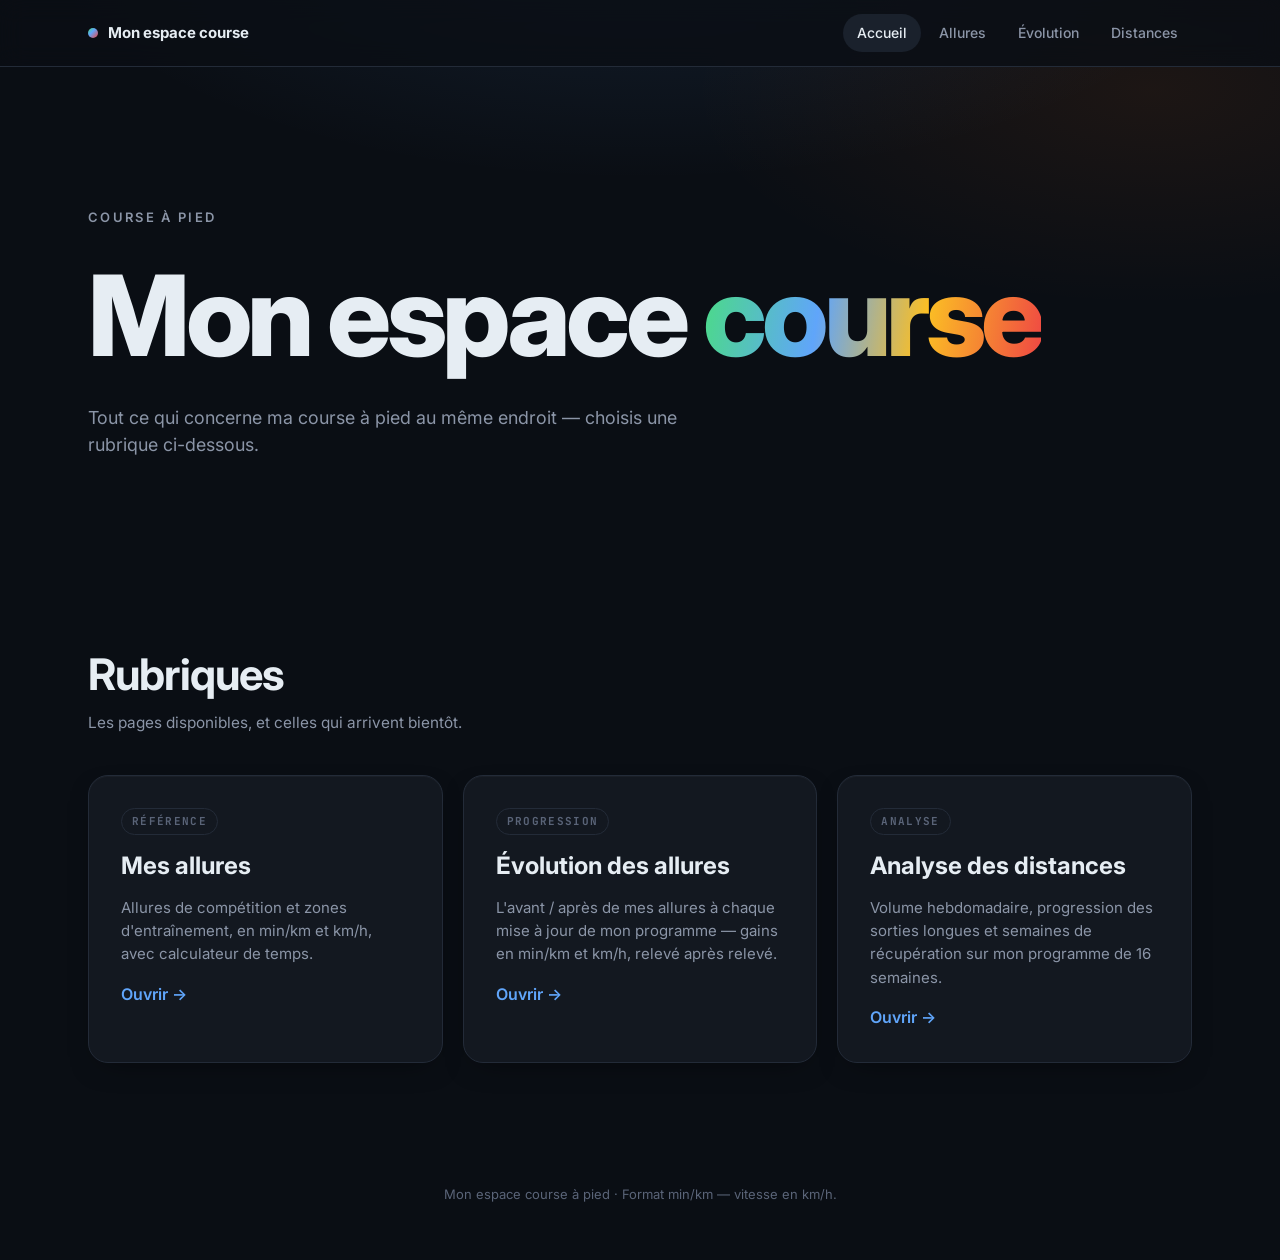
==== commit 0bb56ede: "Update paces to 28 June values, add evolution page - Refresh app.js paces to the current plan week (" ====
--- a/index.html
+++ b/index.html
@@ -26,6 +26,7 @@
         <div class="site-nav__links">
           <a class="site-nav__link" href="/" aria-current="page">Accueil</a>
           <a class="site-nav__link" href="/allures">Allures</a>
+          <a class="site-nav__link" href="/evolution">Évolution</a>
           <a class="site-nav__link" href="/distance">Distances</a>
         </div>
       </div>
@@ -64,6 +65,16 @@
             <span class="nav-card__cta">Ouvrir →</span>
           </a>
 
+          <a class="nav-card" href="/evolution">
+            <span class="nav-card__tag">Progression</span>
+            <span class="nav-card__title">Évolution des allures</span>
+            <span class="nav-card__desc">
+              L'avant / après de mes allures à chaque mise à jour de mon
+              programme — gains en min/km et km/h, relevé après relevé.
+            </span>
+            <span class="nav-card__cta">Ouvrir →</span>
+          </a>
+
           <a class="nav-card" href="/distance">
             <span class="nav-card__tag">Analyse</span>
             <span class="nav-card__title">Analyse des distances</span>
--- a/style.css
+++ b/style.css
@@ -1112,3 +1112,181 @@
     scroll-behavior: auto !important;
   }
 }
+
+/* ---------- EVOLUTION ---------- */
+
+/* Segmented control to switch between the two comparisons */
+.evo-tabs {
+  max-width: var(--max-width);
+  margin: 0 auto;
+  padding: clamp(28px, 5vw, 44px) var(--gutter) 0;
+  display: flex;
+  flex-wrap: wrap;
+  gap: 8px;
+}
+
+.evo-tab {
+  flex: 1 1 auto;
+  min-width: 0;
+  display: inline-flex;
+  align-items: center;
+  justify-content: center;
+  gap: 8px;
+  padding: 12px 18px;
+  font-family: var(--font-sans);
+  font-size: 14px;
+  font-weight: 600;
+  color: var(--text-muted);
+  background: var(--surface);
+  border: 1px solid var(--border);
+  border-radius: 99px;
+  cursor: pointer;
+  transition: color 0.2s ease, background 0.2s ease, border-color 0.2s ease,
+    transform 0.2s ease;
+}
+
+.evo-tab:hover {
+  color: var(--text);
+  border-color: var(--border-strong);
+  transform: translateY(-1px);
+}
+
+.evo-tab:focus-visible {
+  outline: none;
+  border-color: var(--zone-tempo);
+  box-shadow: 0 0 0 3px color-mix(in srgb, var(--zone-tempo) 25%, transparent);
+}
+
+.evo-tab__arrow {
+  font-family: var(--font-mono);
+  color: var(--text-dim);
+}
+
+.evo-tab[aria-selected="true"] {
+  color: var(--text);
+  background: color-mix(in srgb, var(--zone-tempo) 14%, var(--surface));
+  border-color: color-mix(in srgb, var(--zone-tempo) 45%, var(--border));
+}
+
+.evo-tab[aria-selected="true"] .evo-tab__arrow {
+  color: var(--zone-tempo);
+}
+
+.evo-card {
+  gap: 18px;
+}
+
+/* Timeline of dated readings: pace value over its date, linked by arrows.
+   Scales naturally as more snapshots are added (wraps on narrow screens). */
+.evo-track {
+  display: flex;
+  flex-wrap: wrap;
+  align-items: flex-end;
+  gap: 10px 12px;
+}
+
+.evo-step {
+  display: flex;
+  flex-direction: column;
+  gap: 4px;
+}
+
+.evo-step__pace {
+  font-family: var(--font-mono);
+  font-size: clamp(28px, 4vw, 38px);
+  font-weight: 700;
+  line-height: 1;
+  letter-spacing: -0.02em;
+  color: var(--text-muted);
+}
+
+.evo-step--current .evo-step__pace {
+  color: var(--text);
+}
+
+.evo-step__date {
+  font-size: 11px;
+  font-weight: 600;
+  text-transform: uppercase;
+  letter-spacing: 0.1em;
+  color: var(--text-dim);
+}
+
+.evo-step--current .evo-step__date {
+  color: var(--card-color, var(--text-muted));
+}
+
+.evo-arrow {
+  font-family: var(--font-mono);
+  font-size: 22px;
+  color: var(--text-dim);
+  line-height: 1;
+  align-self: center;
+  padding-bottom: 14px;
+}
+
+/* Overall change badge (first → last reading) */
+.evo-delta {
+  display: inline-flex;
+  align-items: baseline;
+  gap: 8px;
+  align-self: flex-start;
+  padding: 6px 14px;
+  border-radius: 99px;
+  border: 1px solid var(--border);
+  background: var(--surface-elevated);
+}
+
+.evo-delta__arrow {
+  font-size: 15px;
+  line-height: 1;
+}
+
+.evo-delta__value {
+  font-family: var(--font-mono);
+  font-size: 15px;
+  font-weight: 700;
+}
+
+.evo-delta__label {
+  font-size: 12px;
+  font-weight: 600;
+  text-transform: uppercase;
+  letter-spacing: 0.08em;
+  color: var(--text-muted);
+}
+
+.evo-delta--faster {
+  border-color: color-mix(in srgb, var(--zone-easy) 40%, var(--border));
+  background: color-mix(in srgb, var(--zone-easy) 12%, var(--surface));
+}
+.evo-delta--faster .evo-delta__arrow,
+.evo-delta--faster .evo-delta__value {
+  color: var(--zone-easy);
+}
+
+.evo-delta--slower {
+  border-color: color-mix(in srgb, var(--zone-sprint) 40%, var(--border));
+  background: color-mix(in srgb, var(--zone-sprint) 12%, var(--surface));
+}
+.evo-delta--slower .evo-delta__arrow,
+.evo-delta--slower .evo-delta__value {
+  color: var(--zone-sprint);
+}
+
+.evo-delta--flat .evo-delta__arrow,
+.evo-delta--flat .evo-delta__value {
+  color: var(--text-muted);
+}
+
+/* Inline legend chips in the section subtitles */
+.evo-legend {
+  font-weight: 600;
+  white-space: nowrap;
+}
+.evo-legend--faster {
+  color: var(--zone-easy);
+}
+.evo-legend--slower {
+  color: var(--zone-sprint);
+}
